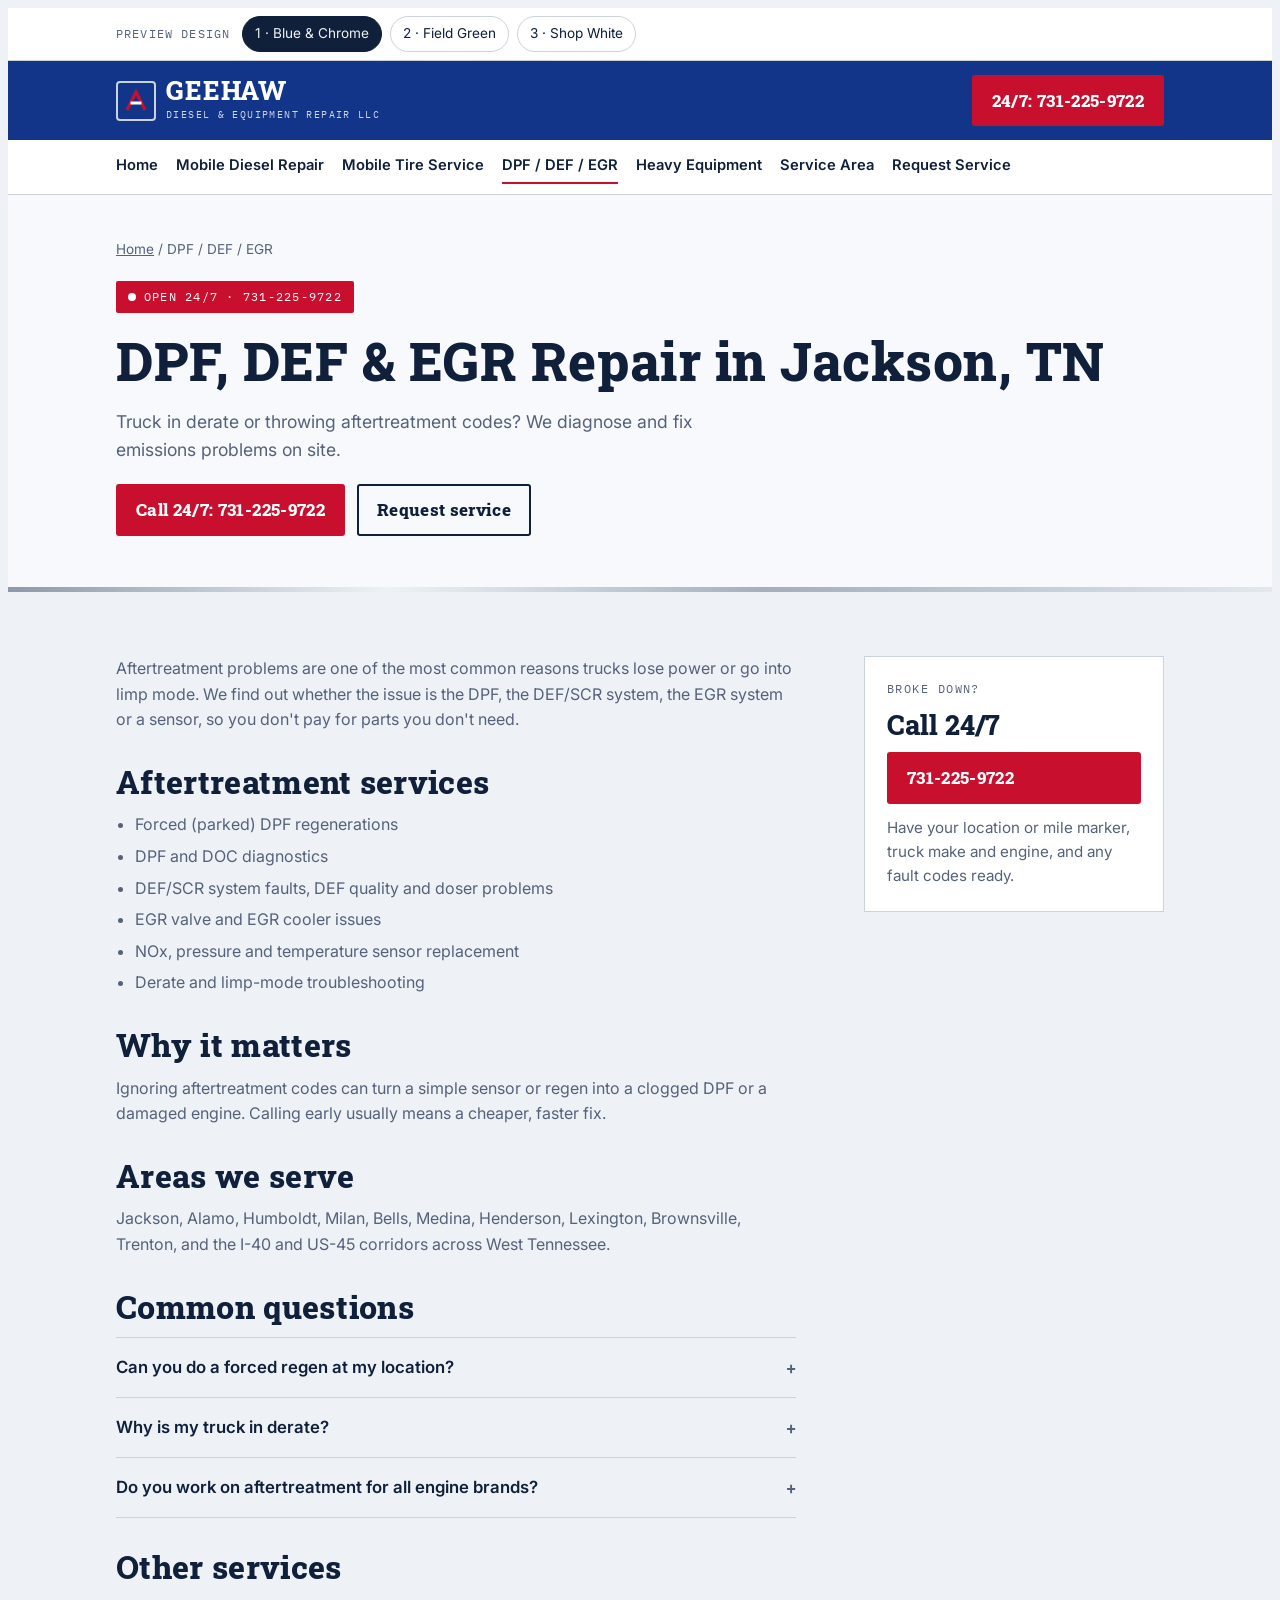
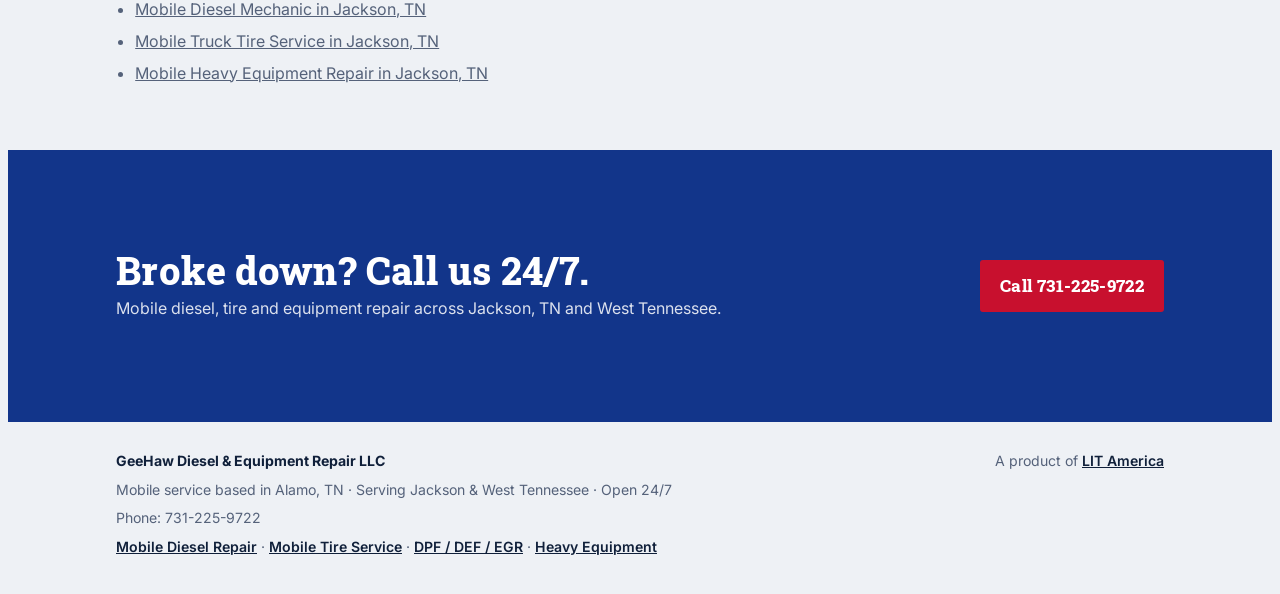
==== dpf-def-egr-repair-jackson-tn/index.html @ e3388852 "Rebuild as local SEO business site: service pages, 24/7, schema, sitemap Co-Authored-By: Claude Opus" ====
<!doctype html>
<html lang="en">
<head>
<meta charset="utf-8">
<meta name="viewport" content="width=device-width, initial-scale=1, viewport-fit=cover">
<title>DPF, DEF &amp; EGR Repair in Jackson, TN | Mobile Aftertreatment Service | GeeHaw Diesel</title>
<meta name="description" content="Mobile DPF, DEF/SCR and EGR diagnostics and repair in Jackson, TN. Forced regens, derate and check engine troubleshooting for semi trucks. 24/7: 731-225-9722.">
<link rel="canonical" href="https://vikramsamalanetha-debug.github.io/geehaa-demo1/dpf-def-egr-repair-jackson-tn/">
<meta property="og:type" content="website">
<meta property="og:title" content="DPF, DEF &amp; EGR Repair in Jackson, TN | Mobile Aftertreatment Service | GeeHaw Diesel">
<meta property="og:description" content="Mobile DPF, DEF/SCR and EGR diagnostics and repair in Jackson, TN. Forced regens, derate and check engine troubleshooting for semi trucks. 24/7: 731-225-9722.">
<meta property="og:url" content="https://vikramsamalanetha-debug.github.io/geehaa-demo1/dpf-def-egr-repair-jackson-tn/">
<meta name="geo.region" content="US-TN">
<meta name="geo.placename" content="Jackson, Tennessee">
<link rel="icon" href="data:image/svg+xml,%3Csvg xmlns='http://www.w3.org/2000/svg' viewBox='0 0 40 40'%3E%3Crect width='40' height='40' rx='4' fill='%2312358a'/%3E%3Cpath d='M11 29 L20 11 L29 29' fill='none' stroke='%23c8102e' stroke-width='3.4'/%3E%3Cpath d='M14.5 22 H25.5' stroke='white' stroke-width='3'/%3E%3C/svg%3E">
<link rel="preconnect" href="https://fonts.googleapis.com">
<link rel="stylesheet" href="https://fonts.googleapis.com/css2?family=Roboto+Slab:wght@700;800;900&family=Inter:wght@400;500;600&family=IBM+Plex+Mono:wght@500&family=Saira+Stencil+One&family=Source+Sans+3:wght@400;600&family=Archivo:wght@700;800&display=swap">
<link rel="stylesheet" href="../assets/site.css">
<script>
(function(){var d=null;try{var h=location.hash.slice(1);if(['blue','green','white'].indexOf(h)>-1){d=h;localStorage.setItem('gh-design',h)}else{d=localStorage.getItem('gh-design')}}catch(e){}
if(d&&d!=='blue')document.documentElement.setAttribute('data-design',d);})();
</script>
<script type="application/ld+json">{"@context": "https://schema.org", "@type": "AutoRepair", "@id": "https://vikramsamalanetha-debug.github.io/geehaa-demo1/#business", "name": "GeeHaw Diesel & Equipment Repair LLC", "alternateName": "GeeHaw Diesel", "url": "https://vikramsamalanetha-debug.github.io/geehaa-demo1/", "telephone": "+1-731-225-9722", "description": "24/7 mobile heavy-duty diesel truck repair, mobile semi truck tire service, DPF/DEF/EGR repair and mobile heavy equipment repair serving Jackson, TN and West Tennessee.", "address": {"@type": "PostalAddress", "addressLocality": "Alamo", "addressRegion": "TN", "addressCountry": "US"}, "areaServed": [{"@type": "City", "name": "Jackson, TN"}, {"@type": "City", "name": "Alamo, TN"}, {"@type": "City", "name": "Humboldt, TN"}, {"@type": "City", "name": "Milan, TN"}, {"@type": "City", "name": "Bells, TN"}, {"@type": "City", "name": "Medina, TN"}, {"@type": "City", "name": "Henderson, TN"}, {"@type": "City", "name": "Lexington, TN"}, {"@type": "City", "name": "Brownsville, TN"}, {"@type": "City", "name": "Trenton, TN"}], "openingHoursSpecification": [{"@type": "OpeningHoursSpecification", "dayOfWeek": ["Monday", "Tuesday", "Wednesday", "Thursday", "Friday", "Saturday", "Sunday"], "opens": "00:00", "closes": "23:59"}], "priceRange": "$$", "hasOfferCatalog": {"@type": "OfferCatalog", "name": "Mobile repair services", "itemListElement": [{"@type": "Offer", "itemOffered": {"@type": "Service", "name": "Mobile Diesel Mechanic in Jackson, TN"}}, {"@type": "Offer", "itemOffered": {"@type": "Service", "name": "Mobile Truck Tire Service in Jackson, TN"}}, {"@type": "Offer", "itemOffered": {"@type": "Service", "name": "DPF, DEF & EGR Repair in Jackson, TN"}}, {"@type": "Offer", "itemOffered": {"@type": "Service", "name": "Mobile Heavy Equipment Repair in Jackson, TN"}}]}}</script>
<script type="application/ld+json">{"@context": "https://schema.org", "@type": "Service", "name": "DPF, DEF & EGR Repair in Jackson, TN", "serviceType": "DPF / DEF / EGR", "provider": {"@id": "https://vikramsamalanetha-debug.github.io/geehaa-demo1/#business"}, "areaServed": [{"@type": "City", "name": "Jackson, TN"}, {"@type": "City", "name": "Alamo, TN"}, {"@type": "City", "name": "Humboldt, TN"}, {"@type": "City", "name": "Milan, TN"}, {"@type": "City", "name": "Bells, TN"}, {"@type": "City", "name": "Medina, TN"}, {"@type": "City", "name": "Henderson, TN"}, {"@type": "City", "name": "Lexington, TN"}, {"@type": "City", "name": "Brownsville, TN"}, {"@type": "City", "name": "Trenton, TN"}], "url": "https://vikramsamalanetha-debug.github.io/geehaa-demo1/dpf-def-egr-repair-jackson-tn/"}</script>
<script type="application/ld+json">{"@context": "https://schema.org", "@type": "FAQPage", "mainEntity": [{"@type": "Question", "name": "Can you do a forced regen at my location?", "acceptedAnswer": {"@type": "Answer", "text": "In most cases, yes. We connect diagnostic software and run a parked regen on site when the truck is a good candidate for one."}}, {"@type": "Question", "name": "Why is my truck in derate?", "acceptedAnswer": {"@type": "Answer", "text": "Common causes include a clogged DPF, DEF system faults, bad NOx sensors and EGR problems. A diagnostic check is the fastest way to know."}}, {"@type": "Question", "name": "Do you work on aftertreatment for all engine brands?", "acceptedAnswer": {"@type": "Answer", "text": "We work on aftertreatment systems for Cat, Cummins, Detroit and PACCAR engines."}}]}</script>
<script type="application/ld+json">{"@context": "https://schema.org", "@type": "BreadcrumbList", "itemListElement": [{"@type": "ListItem", "position": 1, "name": "Home", "item": "https://vikramsamalanetha-debug.github.io/geehaa-demo1/"}, {"@type": "ListItem", "position": 2, "name": "DPF / DEF / EGR", "item": "https://vikramsamalanetha-debug.github.io/geehaa-demo1/dpf-def-egr-repair-jackson-tn/"}]}</script>
</head>
<body>
<nav class="designs" aria-label="Design options">
  <div class="wrap">
    <span>Preview design</span>
    <button type="button" id="d-blue" data-d="blue" aria-pressed="true">1 · Blue &amp; Chrome</button>
    <button type="button" id="d-green" data-d="green" aria-pressed="false">2 · Field Green</button>
    <button type="button" id="d-white" data-d="white" aria-pressed="false">3 · Shop White</button>
  </div>
</nav>
<header class="bar">
  <div class="wrap">
    <a class="mark" href="../" aria-label="GeeHaw Diesel &amp; Equipment Repair home">
      <svg width="40" height="40" viewBox="0 0 40 40" aria-hidden="true">
        <rect x="1" y="1" width="38" height="38" rx="3" fill="none" stroke="var(--chrome)" stroke-width="2"/>
        <path d="M11 29 L20 11 L29 29" fill="none" stroke="var(--accent)" stroke-width="3.2" stroke-linejoin="miter"/>
        <path d="M14.5 22 H25.5" stroke="var(--steel-fg)" stroke-width="3"/>
      </svg>
      <span><b>GEEHAW</b><small>DIESEL &amp; EQUIPMENT REPAIR LLC</small></span>
    </a>
    <a class="btn" href="tel:+17312259722">24/7: 731-225-9722</a>
  </div>
</header>
<nav class="subnav" aria-label="Main">
  <div class="wrap">
    <a href="../">Home</a>
    <a href="../mobile-diesel-mechanic-jackson-tn/">Mobile Diesel Repair</a>
    <a href="../mobile-truck-tire-service-jackson-tn/">Mobile Tire Service</a>
    <a href="../dpf-def-egr-repair-jackson-tn/" aria-current="page">DPF / DEF / EGR</a>
    <a href="../heavy-equipment-repair-jackson-tn/">Heavy Equipment</a>
    <a href="../#area">Service Area</a>
    <a href="../#request">Request Service</a>
  </div>
</nav>
<main>
<section class="hero" style="padding:0">
  <div class="wrap">
    <nav class="crumbs" aria-label="Breadcrumb"><a href="../">Home</a> / DPF / DEF / EGR</nav>
    <span class="badge"><i></i> Open 24/7 · 731-225-9722</span>
    <h1>DPF, DEF & EGR Repair in Jackson, TN</h1>
    <p class="lead">Truck in derate or throwing aftertreatment codes? We diagnose and fix emissions problems on site.</p>
    <div class="ctas"><a class="btn" href="tel:+17312259722">Call 24/7: 731-225-9722</a><a class="btn ghost" href="../#request">Request service</a></div>
  </div>
</section>
<section>
  <div class="wrap layout">
    <article class="prose">
      <p>Aftertreatment problems are one of the most common reasons trucks lose power or go into limp mode. We find out whether the issue is the DPF, the DEF/SCR system, the EGR system or a sensor, so you don't pay for parts you don't need.</p><h2>Aftertreatment services</h2><ul><li>Forced (parked) DPF regenerations</li><li>DPF and DOC diagnostics</li><li>DEF/SCR system faults, DEF quality and doser problems</li><li>EGR valve and EGR cooler issues</li><li>NOx, pressure and temperature sensor replacement</li><li>Derate and limp-mode troubleshooting</li></ul><h2>Why it matters</h2><p>Ignoring aftertreatment codes can turn a simple sensor or regen into a clogged DPF or a damaged engine. Calling early usually means a cheaper, faster fix.</p>
      <h2>Areas we serve</h2>
      <p>Jackson, Alamo, Humboldt, Milan, Bells, Medina, Henderson, Lexington, Brownsville, Trenton, and the I-40 and US-45 corridors across West Tennessee.</p>
      <h2>Common questions</h2>
      <div class="faq"><details><summary>Can you do a forced regen at my location?</summary><p>In most cases, yes. We connect diagnostic software and run a parked regen on site when the truck is a good candidate for one.</p></details><details><summary>Why is my truck in derate?</summary><p>Common causes include a clogged DPF, DEF system faults, bad NOx sensors and EGR problems. A diagnostic check is the fastest way to know.</p></details><details><summary>Do you work on aftertreatment for all engine brands?</summary><p>We work on aftertreatment systems for Cat, Cummins, Detroit and PACCAR engines.</p></details></div>
      <h2>Other services</h2>
      <ul><li><a href="../mobile-diesel-mechanic-jackson-tn/">Mobile Diesel Mechanic in Jackson, TN</a></li><li><a href="../mobile-truck-tire-service-jackson-tn/">Mobile Truck Tire Service in Jackson, TN</a></li><li><a href="../heavy-equipment-repair-jackson-tn/">Mobile Heavy Equipment Repair in Jackson, TN</a></li></ul>
    </article>
    <aside class="side">
      <span class="tag">Broke down?</span>
      <span class="big">Call 24/7</span>
      <a class="btn" href="tel:+17312259722">731-225-9722</a>
      <p>Have your location or mile marker, truck make and engine, and any fault codes ready.</p>
    </aside>
  </div>
</section>
</main>
<section class="cta">
  <div class="wrap">
    <div><h2>Broke down? Call us 24/7.</h2><p>Mobile diesel, tire and equipment repair across Jackson, TN and West Tennessee.</p></div>
    <a class="btn" href="tel:+17312259722">Call 731-225-9722</a>
  </div>
</section>
<footer>
  <div class="wrap">
    <div style="display:grid;gap:6px">
      <strong style="color:var(--ink)">GeeHaw Diesel &amp; Equipment Repair LLC</strong>
      <span>Mobile service based in Alamo, TN · Serving Jackson &amp; West Tennessee · Open 24/7</span>
      <span>Phone: 731-225-9722</span>
      <span><a href="../mobile-diesel-mechanic-jackson-tn/">Mobile Diesel Repair</a> · <a href="../mobile-truck-tire-service-jackson-tn/">Mobile Tire Service</a> · <a href="../dpf-def-egr-repair-jackson-tn/">DPF / DEF / EGR</a> · <a href="../heavy-equipment-repair-jackson-tn/">Heavy Equipment</a></span>
    </div>
    <span>A product of <a href="https://www.litamerica.net" target="_blank" rel="noopener">LIT America</a></span>
  </div>
</footer>
<div class="callfab"><a class="btn" href="tel:+17312259722">Call 24/7: 731-225-9722</a></div>
<script src="../assets/site.js"></script>
</body>
</html>
---- assets/site.css ----
/* Layout: light, calm hero; colored top bar and work-order band; three swappable design directions for client review (light only, by choice) */
:root{ /* Design 1: Blue & Chrome */
  --bg:#eef1f5;--panel:#ffffff;--ink:#10203a;--muted:#55627a;--line:#cbd2dc;
  --accent:#c8102e;--accent-ink:#ffffff;--steel:#12358a;--steel-fg:#ffffff;--chrome:#c9d3df;
  --hero-bg:#f7f9fc;--hero-fg:#10203a;--hero-accent:#12358a;
  --trim:linear-gradient(90deg,#8d99a8,#eef2f6 30%,#a3afbd 60%,#e3e8ee);
  --display:"Roboto Slab",Rockwell,Georgia,serif;--dw:800;
  --body:"Inter",system-ui,-apple-system,"Segoe UI",sans-serif;
  --mono:"IBM Plex Mono",ui-monospace,Menlo,Consolas,monospace;
  color-scheme:light;
}
:root[data-design="green"]{ /* Design 2: Field Green & Khaki */
  --bg:#f2efe6;--panel:#fbf9f3;--ink:#1f2a1c;--muted:#5d6553;--line:#d8d1bf;
  --accent:#b4471f;--accent-ink:#ffffff;--steel:#2f3d26;--steel-fg:#f4f1e6;--chrome:#cdbf92;
  --hero-bg:#e9e2cf;--hero-fg:#1f2a1c;--hero-accent:#4b5f31;
  --trim:#cdbf92;
  --display:"Saira Stencil One","Arial Narrow",Impact,sans-serif;--dw:400;
  --body:"Source Sans 3",system-ui,-apple-system,"Segoe UI",sans-serif;
}
:root[data-design="white"]{ /* Design 3: White Shop Clean */
  --bg:#ffffff;--panel:#f4f5f7;--ink:#14213d;--muted:#5a6475;--line:#e1e4ea;
  --accent:#d62828;--accent-ink:#ffffff;--steel:#14213d;--steel-fg:#ffffff;--chrome:#ffffff;
  --hero-bg:#ffffff;--hero-fg:#14213d;--hero-accent:#d62828;
  --trim:#d62828;
  --display:"Archivo","Arial Black",system-ui,sans-serif;--dw:800;
  --body:"Inter",system-ui,-apple-system,"Segoe UI",sans-serif;
}

*{box-sizing:border-box}
body{background:var(--bg);color:var(--ink);font-family:var(--body);font-size:16px;line-height:1.6}
.wrap{max-width:1080px;margin:0 auto;padding-left:max(16px,env(safe-area-inset-left,0px));padding-right:max(16px,env(safe-area-inset-right,0px))}
h1,h2,h3{font-family:var(--display);line-height:1.05;text-wrap:balance;margin:0;letter-spacing:.01em}
h2{font-size:clamp(1.9rem,4.5vw,2.8rem);font-weight:800}
h3{font-size:1.2rem;font-weight:700}
p{margin:0}
a{color:inherit}
:focus-visible{outline:3px solid var(--accent);outline-offset:3px}
.tag{font-family:var(--mono);font-size:.75rem;letter-spacing:.12em;text-transform:uppercase;color:var(--muted)}

/* top bar */
.bar{background:var(--steel);color:var(--steel-fg)}
.bar .wrap{display:flex;align-items:center;justify-content:space-between;gap:16px;padding-block:14px;flex-wrap:wrap}
.mark{display:flex;align-items:center;gap:10px;text-decoration:none}
.mark svg{flex:none}
.mark b{font-family:var(--display);font-weight:900;font-size:1.6rem;letter-spacing:.04em;line-height:1}
.mark small{display:block;font-family:var(--mono);font-size:.62rem;letter-spacing:.14em;opacity:.8}
.btn{display:inline-flex;align-items:center;gap:8px;background:var(--accent);color:var(--accent-ink);font-family:var(--display);font-weight:700;font-size:1.08rem;letter-spacing:.02em;text-decoration:none;padding:12px 20px;border:0;border-radius:3px;cursor:pointer}
.btn:hover{filter:brightness(1.06)}
.btn.ghost{background:transparent;color:inherit;box-shadow:inset 0 0 0 2px currentColor}

/* hero */
.hero{background:var(--hero-bg);color:var(--hero-fg);position:relative}
.hero::after{content:"";position:absolute;left:0;right:0;bottom:0;height:5px;background:var(--trim)}
.hero .wrap{padding-block:44px 56px;display:grid;gap:20px}
.hero h1{font-size:clamp(2rem,5.2vw,3.3rem)}
.hero h1 span{color:var(--hero-accent)}
.hero p.lead{max-width:56ch;font-size:1.1rem;color:var(--muted)}
.hero .ctas{display:flex;gap:12px;flex-wrap:wrap}
.hero .num{font-family:var(--mono);font-size:1rem;opacity:.85}
.facts{display:flex;flex-wrap:wrap;gap:8px 22px;font-family:var(--mono);font-size:.82rem;letter-spacing:.06em;text-transform:uppercase;opacity:.85;list-style:none;margin:0;padding:0}
.facts li::before{content:"■ ";color:var(--hero-accent)}

section{padding-block:64px}
.head{display:grid;gap:10px;margin-bottom:32px}
.head p{max-width:60ch;color:var(--muted)}

/* services as work-order lines */
.svc{display:grid;grid-template-columns:repeat(auto-fit,minmax(min(100%,300px),1fr));border-top:2px solid var(--ink)}
.svc article{padding:22px 20px 24px 0;border-bottom:1px solid var(--line);display:grid;gap:8px;grid-template-columns:auto 1fr;column-gap:14px;align-content:start;min-width:0}
.svc .code{font-family:var(--mono);font-size:.78rem;color:var(--muted);padding-top:3px}
.svc h3,.svc p{grid-column:2}
.svc p{color:var(--muted);font-size:.96rem}

/* engines */
.engines{background:var(--panel);border-block:1px solid var(--line)}
.eng{display:grid;grid-template-columns:repeat(auto-fit,minmax(min(100%,220px),1fr));gap:2px;background:var(--line);border:1px solid var(--line)}
.eng div{background:var(--panel);padding:20px;display:grid;gap:4px}
.eng b{font-family:var(--display);font-size:1.6rem;font-weight:800;line-height:1.1}
.eng span{font-family:var(--mono);font-size:.8rem;color:var(--muted)}
.note{margin-top:16px;font-size:.9rem;color:var(--muted)}

/* area + about */
.two{display:grid;grid-template-columns:repeat(auto-fit,minmax(min(100%,420px),1fr));gap:48px}
.two > *{min-width:0}
.towns{display:flex;flex-wrap:wrap;gap:8px;list-style:none;padding:0;margin:20px 0 0}
.towns li{font-family:var(--mono);font-size:.85rem;padding:6px 12px;border:1px solid var(--line);border-radius:2px}
.towns li.home{background:var(--ink);color:var(--bg);border-color:var(--ink)}
.about p+p{margin-top:12px}
.about p{color:var(--muted)}

/* form */
.order{background:var(--steel);color:var(--steel-fg)}
.order .head p{color:inherit;opacity:.8}
form{display:grid;grid-template-columns:repeat(auto-fit,minmax(min(100%,260px),1fr));gap:18px 22px;max-width:860px}
label{display:grid;gap:6px;font-family:var(--mono);font-size:.75rem;letter-spacing:.1em;text-transform:uppercase}
input,select,textarea{font:inherit;font-family:var(--body);font-size:1rem;letter-spacing:0;text-transform:none;padding:12px;border:0;border-bottom:2px solid var(--steel-fg);background:rgba(255,255,255,.07);color:var(--steel-fg);border-radius:2px 2px 0 0}
select option{color:#1c2228}
textarea{min-height:110px;resize:vertical}
.full{grid-column:1/-1}
.msg{grid-column:1/-1;font-size:.95rem;padding:12px 14px;border-left:4px solid var(--accent);background:rgba(255,255,255,.06)}

footer{padding-block:28px;font-size:.88rem;color:var(--muted)}
footer .wrap{display:flex;flex-wrap:wrap;justify-content:space-between;gap:12px}
footer a{color:var(--ink);font-weight:600}

/* sticky call button on phones */
.callfab{display:none}
@media (max-width:640px){
  .callfab{display:flex;position:fixed;left:0;right:0;bottom:0;z-index:20;justify-content:center;
    padding:10px max(16px,env(safe-area-inset-right,0px)) calc(10px + env(safe-area-inset-bottom,0px)) max(16px,env(safe-area-inset-left,0px));background:var(--steel)}
  .callfab .btn{width:100%;justify-content:center}
  footer{padding-bottom:96px}
  .bar .btn{display:none}
}
@media (prefers-reduced-motion:reduce){*{transition:none!important}}
h1,h2,h3,.eng b,.mark b,.btn{font-weight:var(--dw)}
.designs{background:var(--panel);border-bottom:1px solid var(--line)}
.designs .wrap{display:flex;flex-wrap:wrap;align-items:center;gap:8px;padding-block:8px}
.designs span{font-family:var(--mono);font-size:.72rem;letter-spacing:.1em;text-transform:uppercase;color:var(--muted);margin-right:4px}
.designs button{font:inherit;font-size:.85rem;padding:6px 12px;border-radius:999px;border:1px solid var(--line);background:transparent;color:var(--ink);cursor:pointer}
.designs button[aria-pressed="true"]{background:var(--ink);color:var(--bg);border-color:var(--ink)}

.subnav{background:var(--panel);border-bottom:1px solid var(--line)}
.subnav .wrap{display:flex;gap:4px 18px;padding-block:10px;overflow-x:auto;white-space:nowrap;scrollbar-width:none}
.subnav a{text-decoration:none;font-size:.92rem;font-weight:600;color:var(--ink);padding:4px 0;border-bottom:2px solid transparent}
.subnav a:hover,.subnav a[aria-current="page"]{border-bottom-color:var(--accent)}
.badge{display:inline-flex;align-items:center;gap:8px;width:fit-content;font-family:var(--mono);font-size:.78rem;letter-spacing:.1em;text-transform:uppercase;padding:6px 12px;border-radius:2px;background:var(--accent);color:var(--accent-ink)}
.badge i{width:8px;height:8px;border-radius:50%;background:currentColor;font-style:normal}
.crumbs{font-size:.85rem;color:var(--muted)}
.crumbs a{color:var(--muted)}
.prose{max-width:68ch;display:grid;gap:14px}
.prose h2{font-size:clamp(1.5rem,3.4vw,2rem);margin-top:18px}
.prose ul{margin:0;padding-left:1.2em;display:grid;gap:6px}
.prose p,.prose li{color:var(--muted)}
.prose strong{color:var(--ink)}
.layout{display:grid;grid-template-columns:minmax(0,1fr) 300px;gap:48px;align-items:start}
@media (max-width:860px){.layout{grid-template-columns:1fr}}
.side{position:sticky;top:20px;background:var(--panel);border:1px solid var(--line);padding:22px;display:grid;gap:12px}
.side .big{font-family:var(--display);font-weight:var(--dw);font-size:1.7rem;line-height:1.1}
.side p{color:var(--muted);font-size:.95rem}
.faq{display:grid;gap:0;border-top:1px solid var(--line);max-width:820px}
.faq details{border-bottom:1px solid var(--line);padding:16px 0}
.faq summary{cursor:pointer;font-weight:600;font-size:1.05rem;list-style:none;display:flex;justify-content:space-between;gap:16px}
.faq summary::after{content:"+";font-family:var(--mono);color:var(--muted)}
.faq details[open] summary::after{content:"–"}
.faq details p{margin-top:10px;color:var(--muted);max-width:68ch}
.svc a.more{grid-column:2;font-size:.9rem;font-weight:600;color:var(--ink)}
.cta{background:var(--steel);color:var(--steel-fg)}
.cta .wrap{display:flex;flex-wrap:wrap;align-items:center;justify-content:space-between;gap:20px;padding-block:36px}
.cta h2{font-size:clamp(1.6rem,4vw,2.4rem)}
.cta p{opacity:.85;margin-top:6px}
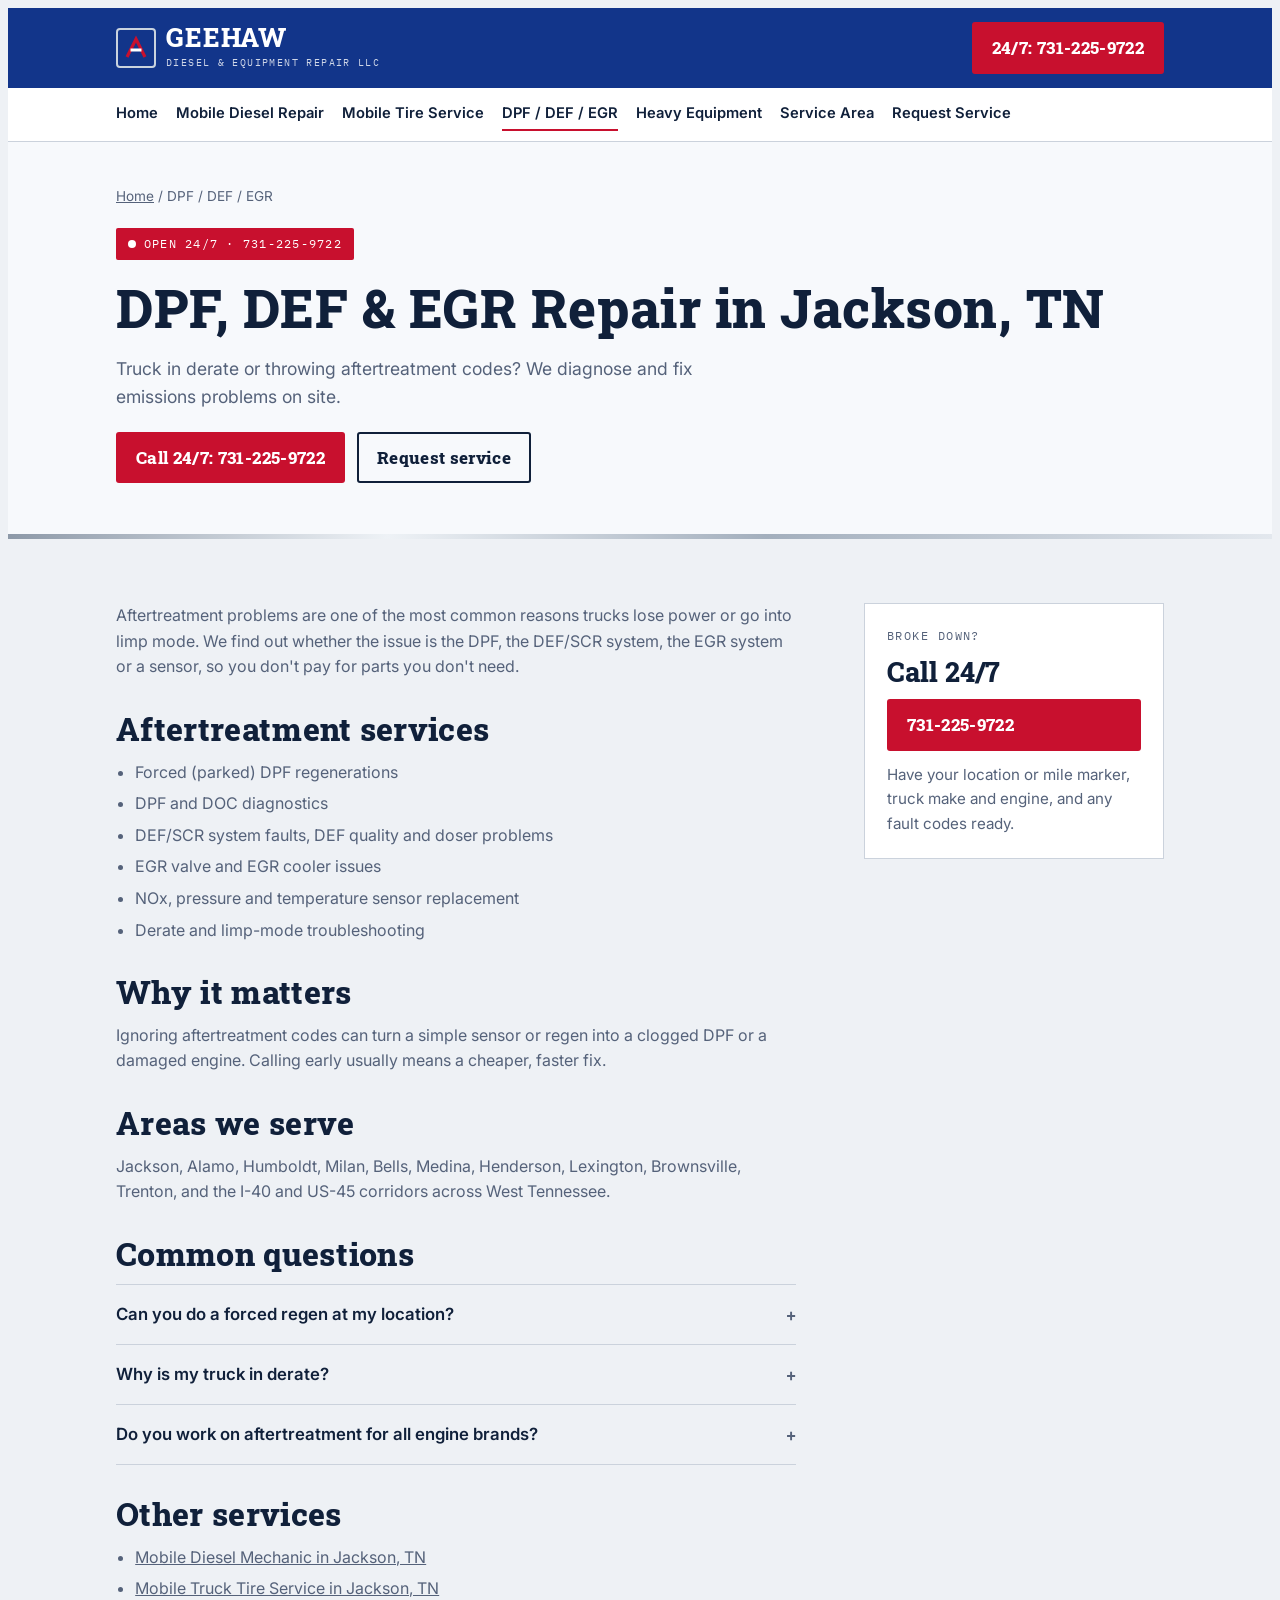
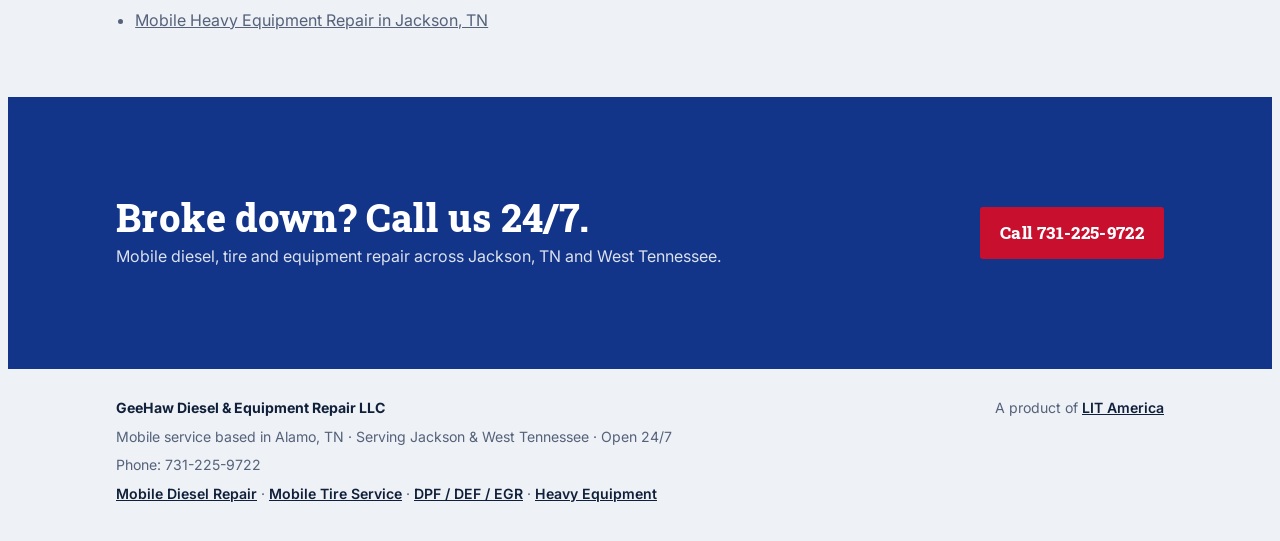
==== commit b7e74ebb: "Settle on the Blue & Chrome design; remove the design switcher Co-Authored-By: Claude Opus 5.5 <nore" ====
--- a/dpf-def-egr-repair-jackson-tn/index.html
+++ b/dpf-def-egr-repair-jackson-tn/index.html
@@ -5,35 +5,24 @@
 <meta name="viewport" content="width=device-width, initial-scale=1, viewport-fit=cover">
 <title>DPF, DEF &amp; EGR Repair in Jackson, TN | Mobile Aftertreatment Service | GeeHaw Diesel</title>
 <meta name="description" content="Mobile DPF, DEF/SCR and EGR diagnostics and repair in Jackson, TN. Forced regens, derate and check engine troubleshooting for semi trucks. 24/7: 731-225-9722.">
-<link rel="canonical" href="https://vikramsamalanetha-debug.github.io/geehaa-demo1/dpf-def-egr-repair-jackson-tn/">
+<link rel="canonical" href="https://www.geehawdiesel.com/dpf-def-egr-repair-jackson-tn/">
 <meta property="og:type" content="website">
 <meta property="og:title" content="DPF, DEF &amp; EGR Repair in Jackson, TN | Mobile Aftertreatment Service | GeeHaw Diesel">
 <meta property="og:description" content="Mobile DPF, DEF/SCR and EGR diagnostics and repair in Jackson, TN. Forced regens, derate and check engine troubleshooting for semi trucks. 24/7: 731-225-9722.">
-<meta property="og:url" content="https://vikramsamalanetha-debug.github.io/geehaa-demo1/dpf-def-egr-repair-jackson-tn/">
+<meta property="og:url" content="https://www.geehawdiesel.com/dpf-def-egr-repair-jackson-tn/">
 <meta name="geo.region" content="US-TN">
 <meta name="geo.placename" content="Jackson, Tennessee">
 <link rel="icon" href="data:image/svg+xml,%3Csvg xmlns='http://www.w3.org/2000/svg' viewBox='0 0 40 40'%3E%3Crect width='40' height='40' rx='4' fill='%2312358a'/%3E%3Cpath d='M11 29 L20 11 L29 29' fill='none' stroke='%23c8102e' stroke-width='3.4'/%3E%3Cpath d='M14.5 22 H25.5' stroke='white' stroke-width='3'/%3E%3C/svg%3E">
 <link rel="preconnect" href="https://fonts.googleapis.com">
-<link rel="stylesheet" href="https://fonts.googleapis.com/css2?family=Roboto+Slab:wght@700;800;900&family=Inter:wght@400;500;600&family=IBM+Plex+Mono:wght@500&family=Saira+Stencil+One&family=Source+Sans+3:wght@400;600&family=Archivo:wght@700;800&display=swap">
+<link rel="stylesheet" href="https://fonts.googleapis.com/css2?family=Roboto+Slab:wght@700;800;900&family=Inter:wght@400;500;600&family=IBM+Plex+Mono:wght@500&display=swap">
 <link rel="stylesheet" href="../assets/site.css">
-<script>
-(function(){var d=null;try{var h=location.hash.slice(1);if(['blue','green','white'].indexOf(h)>-1){d=h;localStorage.setItem('gh-design',h)}else{d=localStorage.getItem('gh-design')}}catch(e){}
-if(d&&d!=='blue')document.documentElement.setAttribute('data-design',d);})();
-</script>
-<script type="application/ld+json">{"@context": "https://schema.org", "@type": "AutoRepair", "@id": "https://vikramsamalanetha-debug.github.io/geehaa-demo1/#business", "name": "GeeHaw Diesel & Equipment Repair LLC", "alternateName": "GeeHaw Diesel", "url": "https://vikramsamalanetha-debug.github.io/geehaa-demo1/", "telephone": "+1-731-225-9722", "description": "24/7 mobile heavy-duty diesel truck repair, mobile semi truck tire service, DPF/DEF/EGR repair and mobile heavy equipment repair serving Jackson, TN and West Tennessee.", "address": {"@type": "PostalAddress", "addressLocality": "Alamo", "addressRegion": "TN", "addressCountry": "US"}, "areaServed": [{"@type": "City", "name": "Jackson, TN"}, {"@type": "City", "name": "Alamo, TN"}, {"@type": "City", "name": "Humboldt, TN"}, {"@type": "City", "name": "Milan, TN"}, {"@type": "City", "name": "Bells, TN"}, {"@type": "City", "name": "Medina, TN"}, {"@type": "City", "name": "Henderson, TN"}, {"@type": "City", "name": "Lexington, TN"}, {"@type": "City", "name": "Brownsville, TN"}, {"@type": "City", "name": "Trenton, TN"}], "openingHoursSpecification": [{"@type": "OpeningHoursSpecification", "dayOfWeek": ["Monday", "Tuesday", "Wednesday", "Thursday", "Friday", "Saturday", "Sunday"], "opens": "00:00", "closes": "23:59"}], "priceRange": "$$", "hasOfferCatalog": {"@type": "OfferCatalog", "name": "Mobile repair services", "itemListElement": [{"@type": "Offer", "itemOffered": {"@type": "Service", "name": "Mobile Diesel Mechanic in Jackson, TN"}}, {"@type": "Offer", "itemOffered": {"@type": "Service", "name": "Mobile Truck Tire Service in Jackson, TN"}}, {"@type": "Offer", "itemOffered": {"@type": "Service", "name": "DPF, DEF & EGR Repair in Jackson, TN"}}, {"@type": "Offer", "itemOffered": {"@type": "Service", "name": "Mobile Heavy Equipment Repair in Jackson, TN"}}]}}</script>
-<script type="application/ld+json">{"@context": "https://schema.org", "@type": "Service", "name": "DPF, DEF & EGR Repair in Jackson, TN", "serviceType": "DPF / DEF / EGR", "provider": {"@id": "https://vikramsamalanetha-debug.github.io/geehaa-demo1/#business"}, "areaServed": [{"@type": "City", "name": "Jackson, TN"}, {"@type": "City", "name": "Alamo, TN"}, {"@type": "City", "name": "Humboldt, TN"}, {"@type": "City", "name": "Milan, TN"}, {"@type": "City", "name": "Bells, TN"}, {"@type": "City", "name": "Medina, TN"}, {"@type": "City", "name": "Henderson, TN"}, {"@type": "City", "name": "Lexington, TN"}, {"@type": "City", "name": "Brownsville, TN"}, {"@type": "City", "name": "Trenton, TN"}], "url": "https://vikramsamalanetha-debug.github.io/geehaa-demo1/dpf-def-egr-repair-jackson-tn/"}</script>
+
+<script type="application/ld+json">{"@context": "https://schema.org", "@type": "AutoRepair", "@id": "https://www.geehawdiesel.com/#business", "name": "GeeHaw Diesel & Equipment Repair LLC", "alternateName": "GeeHaw Diesel", "url": "https://www.geehawdiesel.com/", "telephone": "+1-731-225-9722", "description": "24/7 mobile heavy-duty diesel truck repair, mobile semi truck tire service, DPF/DEF/EGR repair and mobile heavy equipment repair serving Jackson, TN and West Tennessee.", "address": {"@type": "PostalAddress", "addressLocality": "Alamo", "addressRegion": "TN", "addressCountry": "US"}, "areaServed": [{"@type": "City", "name": "Jackson, TN"}, {"@type": "City", "name": "Alamo, TN"}, {"@type": "City", "name": "Humboldt, TN"}, {"@type": "City", "name": "Milan, TN"}, {"@type": "City", "name": "Bells, TN"}, {"@type": "City", "name": "Medina, TN"}, {"@type": "City", "name": "Henderson, TN"}, {"@type": "City", "name": "Lexington, TN"}, {"@type": "City", "name": "Brownsville, TN"}, {"@type": "City", "name": "Trenton, TN"}], "openingHoursSpecification": [{"@type": "OpeningHoursSpecification", "dayOfWeek": ["Monday", "Tuesday", "Wednesday", "Thursday", "Friday", "Saturday", "Sunday"], "opens": "00:00", "closes": "23:59"}], "priceRange": "$$", "hasOfferCatalog": {"@type": "OfferCatalog", "name": "Mobile repair services", "itemListElement": [{"@type": "Offer", "itemOffered": {"@type": "Service", "name": "Mobile Diesel Mechanic in Jackson, TN"}}, {"@type": "Offer", "itemOffered": {"@type": "Service", "name": "Mobile Truck Tire Service in Jackson, TN"}}, {"@type": "Offer", "itemOffered": {"@type": "Service", "name": "DPF, DEF & EGR Repair in Jackson, TN"}}, {"@type": "Offer", "itemOffered": {"@type": "Service", "name": "Mobile Heavy Equipment Repair in Jackson, TN"}}]}}</script>
+<script type="application/ld+json">{"@context": "https://schema.org", "@type": "Service", "name": "DPF, DEF & EGR Repair in Jackson, TN", "serviceType": "DPF / DEF / EGR", "provider": {"@id": "https://www.geehawdiesel.com/#business"}, "areaServed": [{"@type": "City", "name": "Jackson, TN"}, {"@type": "City", "name": "Alamo, TN"}, {"@type": "City", "name": "Humboldt, TN"}, {"@type": "City", "name": "Milan, TN"}, {"@type": "City", "name": "Bells, TN"}, {"@type": "City", "name": "Medina, TN"}, {"@type": "City", "name": "Henderson, TN"}, {"@type": "City", "name": "Lexington, TN"}, {"@type": "City", "name": "Brownsville, TN"}, {"@type": "City", "name": "Trenton, TN"}], "url": "https://www.geehawdiesel.com/dpf-def-egr-repair-jackson-tn/"}</script>
 <script type="application/ld+json">{"@context": "https://schema.org", "@type": "FAQPage", "mainEntity": [{"@type": "Question", "name": "Can you do a forced regen at my location?", "acceptedAnswer": {"@type": "Answer", "text": "In most cases, yes. We connect diagnostic software and run a parked regen on site when the truck is a good candidate for one."}}, {"@type": "Question", "name": "Why is my truck in derate?", "acceptedAnswer": {"@type": "Answer", "text": "Common causes include a clogged DPF, DEF system faults, bad NOx sensors and EGR problems. A diagnostic check is the fastest way to know."}}, {"@type": "Question", "name": "Do you work on aftertreatment for all engine brands?", "acceptedAnswer": {"@type": "Answer", "text": "We work on aftertreatment systems for Cat, Cummins, Detroit and PACCAR engines."}}]}</script>
-<script type="application/ld+json">{"@context": "https://schema.org", "@type": "BreadcrumbList", "itemListElement": [{"@type": "ListItem", "position": 1, "name": "Home", "item": "https://vikramsamalanetha-debug.github.io/geehaa-demo1/"}, {"@type": "ListItem", "position": 2, "name": "DPF / DEF / EGR", "item": "https://vikramsamalanetha-debug.github.io/geehaa-demo1/dpf-def-egr-repair-jackson-tn/"}]}</script>
+<script type="application/ld+json">{"@context": "https://schema.org", "@type": "BreadcrumbList", "itemListElement": [{"@type": "ListItem", "position": 1, "name": "Home", "item": "https://www.geehawdiesel.com/"}, {"@type": "ListItem", "position": 2, "name": "DPF / DEF / EGR", "item": "https://www.geehawdiesel.com/dpf-def-egr-repair-jackson-tn/"}]}</script>
 </head>
 <body>
-<nav class="designs" aria-label="Design options">
-  <div class="wrap">
-    <span>Preview design</span>
-    <button type="button" id="d-blue" data-d="blue" aria-pressed="true">1 · Blue &amp; Chrome</button>
-    <button type="button" id="d-green" data-d="green" aria-pressed="false">2 · Field Green</button>
-    <button type="button" id="d-white" data-d="white" aria-pressed="false">3 · Shop White</button>
-  </div>
-</nav>
 <header class="bar">
   <div class="wrap">
     <a class="mark" href="../" aria-label="GeeHaw Diesel &amp; Equipment Repair home">
@@ -106,6 +95,6 @@
   </div>
 </footer>
 <div class="callfab"><a class="btn" href="tel:+17312259722">Call 24/7: 731-225-9722</a></div>
-<script src="../assets/site.js"></script>
+
 </body>
 </html>
--- a/assets/site.css
+++ b/assets/site.css
@@ -1,6 +1,6 @@
 
-/* Layout: light, calm hero; colored top bar and work-order band; three swappable design directions for client review (light only, by choice) */
-:root{ /* Design 1: Blue & Chrome */
+/* Layout: light, calm hero; colored top bar and work-order band; blue & chrome (light only, by choice) */
+:root{ /* Blue & Chrome */
   --bg:#eef1f5;--panel:#ffffff;--ink:#10203a;--muted:#55627a;--line:#cbd2dc;
   --accent:#c8102e;--accent-ink:#ffffff;--steel:#12358a;--steel-fg:#ffffff;--chrome:#c9d3df;
   --hero-bg:#f7f9fc;--hero-fg:#10203a;--hero-accent:#12358a;
@@ -9,22 +9,6 @@
   --body:"Inter",system-ui,-apple-system,"Segoe UI",sans-serif;
   --mono:"IBM Plex Mono",ui-monospace,Menlo,Consolas,monospace;
   color-scheme:light;
-}
-:root[data-design="green"]{ /* Design 2: Field Green & Khaki */
-  --bg:#f2efe6;--panel:#fbf9f3;--ink:#1f2a1c;--muted:#5d6553;--line:#d8d1bf;
-  --accent:#b4471f;--accent-ink:#ffffff;--steel:#2f3d26;--steel-fg:#f4f1e6;--chrome:#cdbf92;
-  --hero-bg:#e9e2cf;--hero-fg:#1f2a1c;--hero-accent:#4b5f31;
-  --trim:#cdbf92;
-  --display:"Saira Stencil One","Arial Narrow",Impact,sans-serif;--dw:400;
-  --body:"Source Sans 3",system-ui,-apple-system,"Segoe UI",sans-serif;
-}
-:root[data-design="white"]{ /* Design 3: White Shop Clean */
-  --bg:#ffffff;--panel:#f4f5f7;--ink:#14213d;--muted:#5a6475;--line:#e1e4ea;
-  --accent:#d62828;--accent-ink:#ffffff;--steel:#14213d;--steel-fg:#ffffff;--chrome:#ffffff;
-  --hero-bg:#ffffff;--hero-fg:#14213d;--hero-accent:#d62828;
-  --trim:#d62828;
-  --display:"Archivo","Arial Black",system-ui,sans-serif;--dw:800;
-  --body:"Inter",system-ui,-apple-system,"Segoe UI",sans-serif;
 }
 
 *{box-sizing:border-box}
@@ -115,11 +99,6 @@
 }
 @media (prefers-reduced-motion:reduce){*{transition:none!important}}
 h1,h2,h3,.eng b,.mark b,.btn{font-weight:var(--dw)}
-.designs{background:var(--panel);border-bottom:1px solid var(--line)}
-.designs .wrap{display:flex;flex-wrap:wrap;align-items:center;gap:8px;padding-block:8px}
-.designs span{font-family:var(--mono);font-size:.72rem;letter-spacing:.1em;text-transform:uppercase;color:var(--muted);margin-right:4px}
-.designs button{font:inherit;font-size:.85rem;padding:6px 12px;border-radius:999px;border:1px solid var(--line);background:transparent;color:var(--ink);cursor:pointer}
-.designs button[aria-pressed="true"]{background:var(--ink);color:var(--bg);border-color:var(--ink)}
 
 .subnav{background:var(--panel);border-bottom:1px solid var(--line)}
 .subnav .wrap{display:flex;gap:4px 18px;padding-block:10px;overflow-x:auto;white-space:nowrap;scrollbar-width:none}
@@ -146,6 +125,10 @@
 .faq details[open] summary::after{content:"–"}
 .faq details p{margin-top:10px;color:var(--muted);max-width:68ch}
 .svc a.more{grid-column:2;font-size:.9rem;font-weight:600;color:var(--ink)}
+.now{display:flex!important;align-items:center;gap:10px;text-transform:none;font-family:var(--body);font-size:1rem;letter-spacing:0}
+.now input{width:22px;height:22px;accent-color:var(--accent);padding:0}
+.hp{position:absolute!important;left:-9999px;width:1px;height:1px;overflow:hidden}
+.msg.ok{border-left-color:#2f8a4e}
 .cta{background:var(--steel);color:var(--steel-fg)}
 .cta .wrap{display:flex;flex-wrap:wrap;align-items:center;justify-content:space-between;gap:20px;padding-block:36px}
 .cta h2{font-size:clamp(1.6rem,4vw,2.4rem)}
